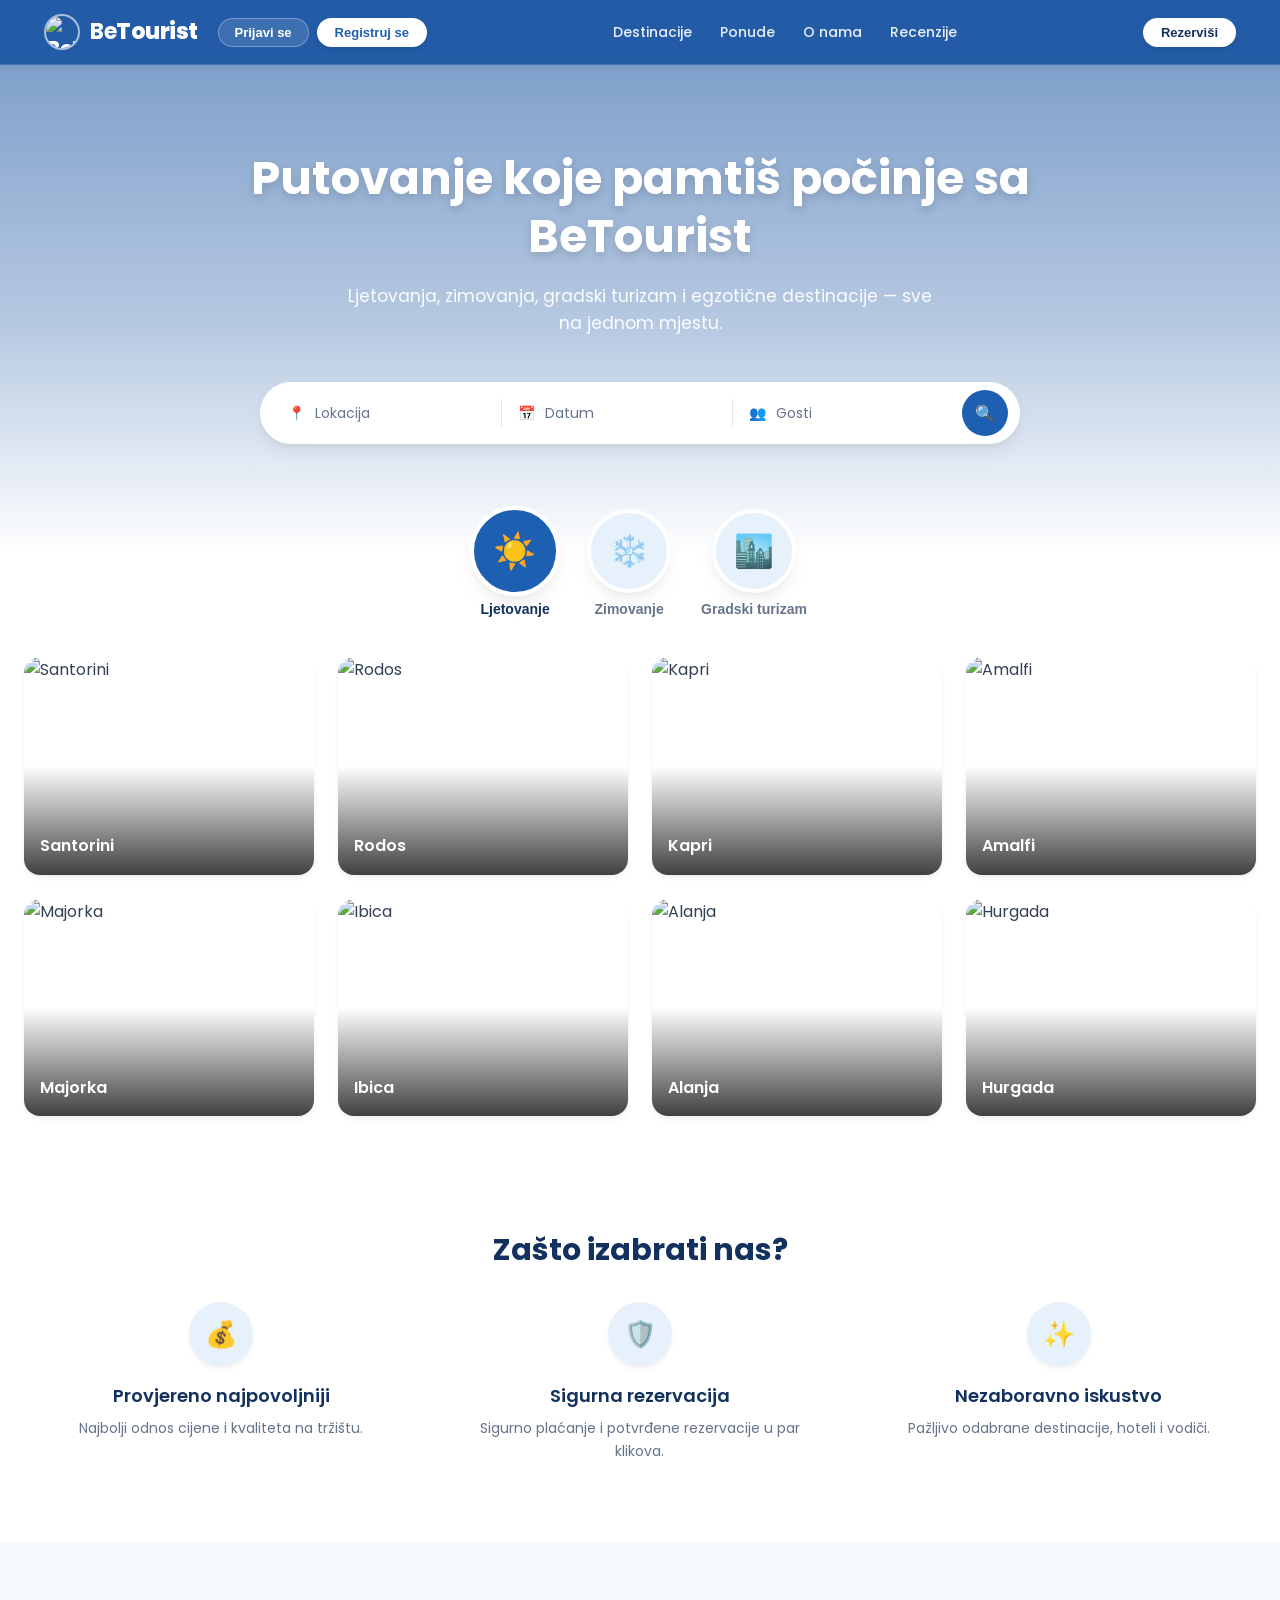
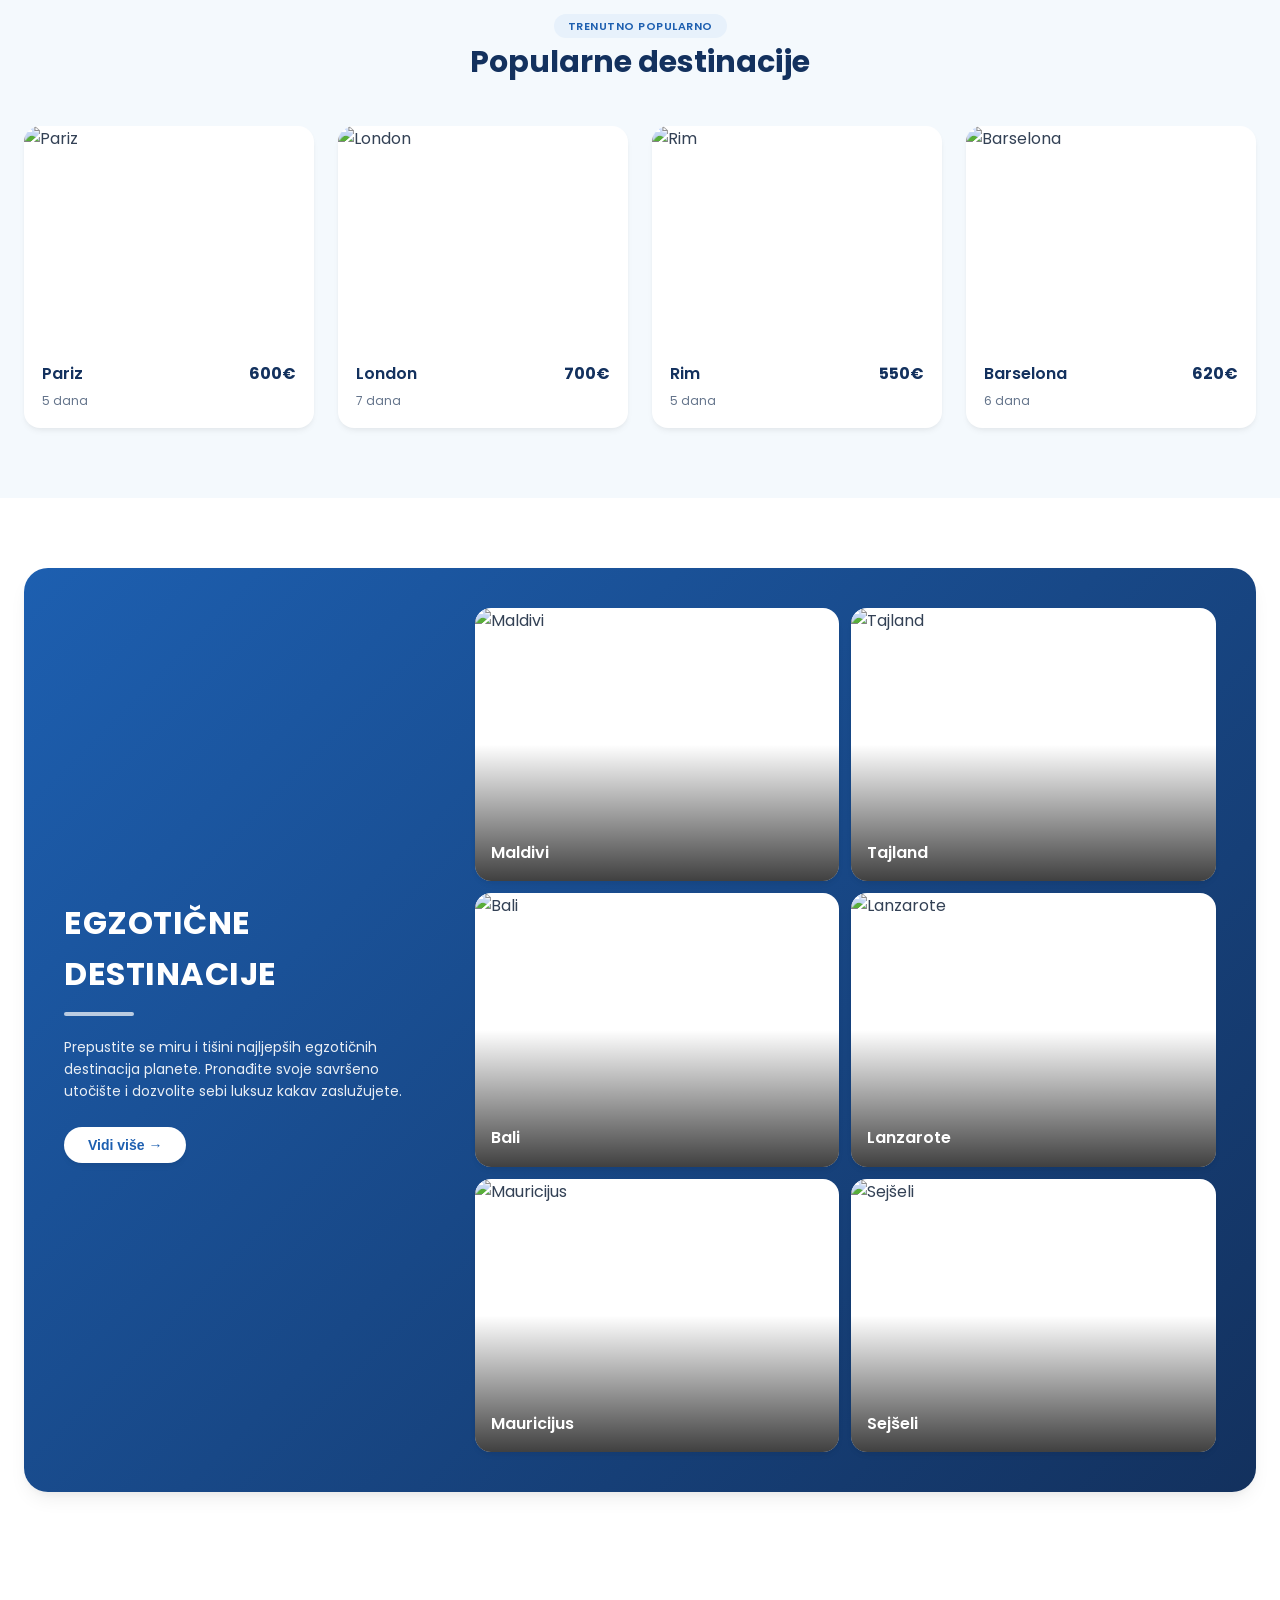
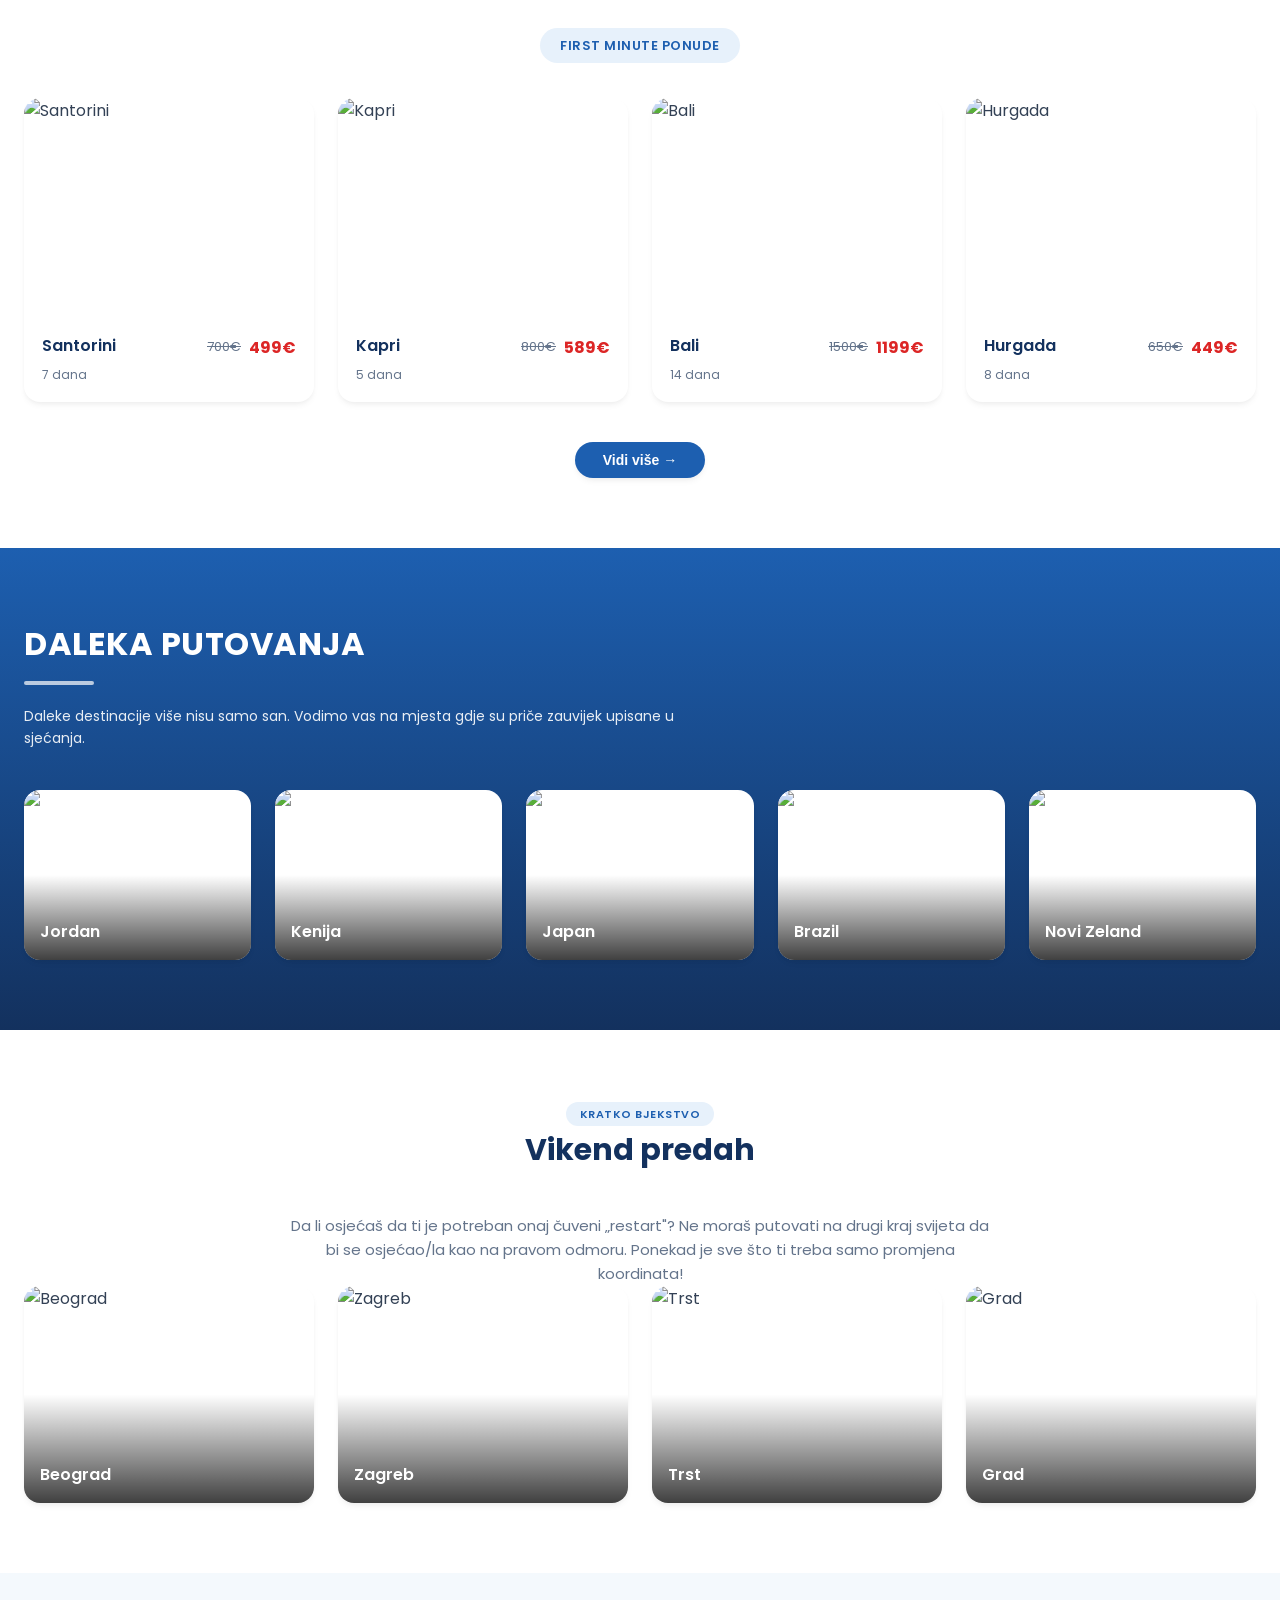
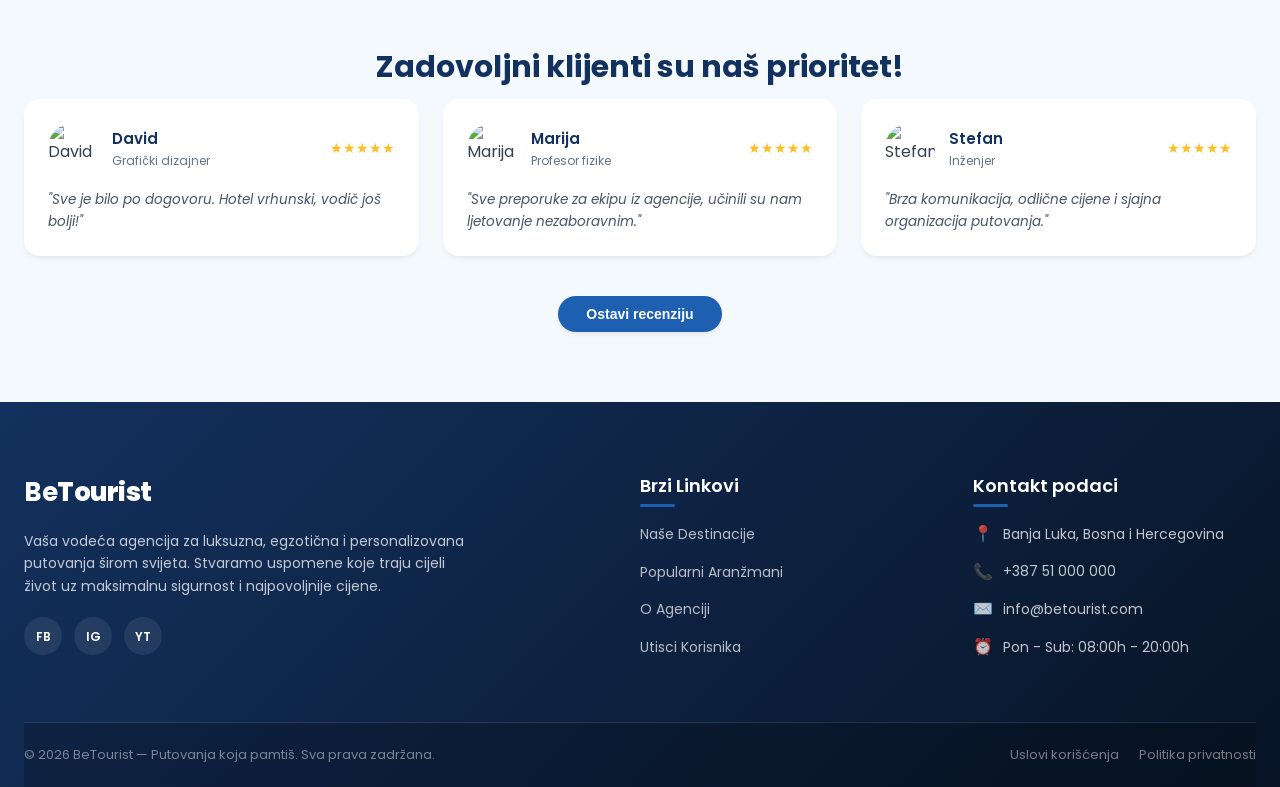
==== index.html @ e64d6f36 "Rename index (1).html to index.html" ====
<!doctype html>
<html lang="sr">
<head>
    <meta charset="utf-8" />
    <meta name="viewport" content="width=device-width, initial-scale=1" />
    <title>BeTourist — Putovanja koja pamtiš</title>
    <meta name="description" content="BeTourist — ljetovanja, zimovanja, gradski turizam i egzotične destinacije." />
    
    <!-- Eksterni fontovi i ikonice -->
    <link rel="preconnect" href="https://fonts.googleapis.com">
    <link rel="preconnect" href="https://fonts.gstatic.com" crossorigin>
    <link href="https://fonts.googleapis.com/css2?family=Poppins:wght=400;500;600;700;800&display=swap" rel="stylesheet">
    <link href="https://cdn.jsdelivr.net/npm/lucide-static@0.453.0/font/lucide.css" rel="stylesheet" />
    
    <!-- Povezivanje eksternog CSS fajla -->
    <link rel="stylesheet" href="style.css" />
</head>
<body>

    <!-- FIKSIRANI HEADER / NAVIGACIJA -->
    <header class="main-header">
        <nav class="nav-container">
            <div class="nav-brand-group">
                <a href="#" class="logo-area">
                    <div class="logo-image-wrapper">
                        <img src="slikesajt/logoo.png" alt="BeTourist Logo" />
                    </div>
                    <span class="logo-text">Be<span class="font-extrabold">Tourist</span></span>
                </a>
                <div class="auth-quick-actions">
                    <button onclick="openAuth('login')" class="btn-secondary-pill">Prijavi se</button>
                    <button onclick="openAuth('register')" class="btn-white-pill">Registruj se</button>
                </div>
            </div>
            
            <div class="nav-links-menu">
                <a href="#destinacije" class="nav-link-item">Destinacije</a>
                <a href="#ponude" class="nav-link-item">Ponude</a>
                <a href="#zasto" class="nav-link-item">O nama</a>
                <a href="#recenzije" class="nav-link-item">Recenzije</a>
            </div>
            
            <div class="nav-right-action">
                <button onclick="openAuth('login')" class="btn-white-pill shadow-btn">Rezerviši</button>
            </div>
        </nav>
    </header>

    <!-- AUTHENTICATION MODAL -->
    <div id="authModal" class="modal-overlay hidden" onclick="closeAuth()">
        <div class="modal-wrapper max-w-sm" onclick="event.stopPropagation()">
            <button onclick="closeAuth()" class="modal-close-btn">&times;</button>
            <h2 id="authTitle" class="modal-heading text-brand">Prijavi se</h2>
            <p id="authSubtitle" class="modal-subheading">Dobrodošli nazad u BeTourist</p>

            <div class="social-auth-buttons">
                <button class="btn-social-auth">
                    <svg class="icon-svg" viewBox="0 0 48 48"><path fill="#EA4335" d="M24 9.5c3.54 0 6.71 1.22 9.21 3.6 l6.85-6.85C35.9 2.38 30.47 0 24 0 14.62 0 6.51 5.38 2.56 13.22l7.98 6.19C12.43 13.72 17.74 9.5 24 9.5z"/><path fill="#4285F4" d="M46.98 24.55c0-1.57-.15-3.09-.38-4.55H24v9.02h12.94c-.58 2.96-2.26 5.48-4.78 7.18l7.73 6c4.51-4.18 7.09-10.36 7.09-17.65z"/><path fill="#FBBC05" d="M10.53 28.59c-.48-1.45-.76-2.99-.76-4.59s.27-3.14.76-4.59l-7.98-6.19C.92 16.46 0 20.12 0 24c0 3.88.92 7.54 2.56 10.78l7.97-6.19z"/><path fill="#34A853" d="M24 48c6.48 0 11.93-2.13 15.89-5.81l-7.73-6c-2.15 1.45-4.92 2.3-8.16 2.3-6.26 0-11.57-4.22-13.47-9.91l-7.98 6.19C6.51 42.62 14.62 48 24 48z"/></svg>
                    Nastavi sa Google
                </button>
                <button class="btn-social-auth">
                    <svg class="icon-svg" viewBox="0 0 24 24" fill="#1877F2"><path d="M24 12.07C24 5.4 18.63 0 12 0S0 5.4 0 12.07C0 18.1 4.39 23.1 10.13 24v-8.44H7.08v-3.49h3.05V9.41c0-3.02 1.79-4.69 4.53-4.69 1.31 0 2.68.24 2.68.24v2.97h-1.51c-1.49 0-1.96.93-1.96 1.89v2.26h3.33l-.53 3.49h-2.8V24C19.61 23.1 24 18.1 24 12.07z"/></svg>
                    Nastavi sa Facebook
                </button>
            </div>

            <div class="auth-divider">
                <span>ili</span>
            </div>

            <form class="auth-form-element" onsubmit="event.preventDefault()">
                <input type="email" placeholder="Email adresa" class="form-input-field" required />
                <input type="password" placeholder="Lozinka" class="form-input-field" required />
                <button class="btn-brand-full" id="authSubmit">Prijavi se</button>
            </form>

            <p class="auth-switch-prompt">
                <span id="authSwitchText">Nemate nalog?</span>
                <button onclick="toggleAuth()" class="btn-text-link" id="authSwitchBtn" data-mode="register">Registruj se</button>
            </p>
        </div>
    </div>

    <!-- HERO PRETRAGA SEKCIJA -->
    <section class="hero-block">
        <div class="hero-background-image"></div>
        <div class="hero-dark-overlay"></div>

        <div class="hero-content-inner">
            <h1 class="hero-main-title">Putovanje koje pamtiš počinje sa <span class="no-wrap">BeTourist</span></h1>
            <p class="hero-lead-text">Ljetovanja, zimovanja, gradski turizam i egzotične destinacije — sve na jednom mjestu.</p>

            <div class="hero-search-container">
                <div class="search-input-group">
                    <span class="search-icon-marker">📍</span>
                    <span class="search-placeholder-text">Lokacija</span>
                </div>
                <div class="search-vertical-line"></div>
                <div class="search-input-group">
                    <span class="search-icon-marker">📅</span>
                    <span class="search-placeholder-text">Datum</span>
                </div>
                <div class="search-vertical-line"></div>
                <div class="search-input-group">
                    <span class="search-icon-marker">👥</span>
                    <span class="search-placeholder-text">Gosti</span>
                </div>
                <button class="btn-search-execute">🔍</button>
            </div>
        </div>
    </section>

    <!-- DINAMIČKE KATEGORIJE -->
    <section id="destinacije" class="section-categories-wrapper">
        <div class="categories-tab-bar">
            <button onclick="setCat('ljeto')" class="cat-tab-item active" data-cat="ljeto" id="cat-btn-ljeto">
                <span class="cat-badge-avatar">☀️</span>
                <span class="cat-badge-label">Ljetovanje</span>
            </button>
            <button onclick="setCat('zima')" class="cat-tab-item" data-cat="zima" id="cat-btn-zima">
                <span class="cat-badge-avatar">❄️</span>
                <span class="cat-badge-label">Zimovanje</span>
            </button>
            <button onclick="setCat('grad')" class="cat-tab-item" data-cat="grad" id="cat-btn-grad">
                <span class="cat-badge-avatar">🏙️</span>
                <span class="cat-badge-label">Gradski turizam</span>
            </button>
        </div>

        <div class="container-standard">
            <div id="cat-grid" class="responsive-grid-layout column-4"></div>
        </div>
    </section>

    <!-- ZAŠTO IZABRATI NAS -->
    <section id="zasto" class="section-features-highlights">
        <div class="container-standard">
            <h2 class="section-main-heading">Zašto izabrati nas?</h2>
            <div class="responsive-grid-layout column-3 text-center-items">
                <div class="feature-item-card">
                    <span class="feature-large-emoji">💰</span>
                    <h3 class="feature-sub-title">Provjereno najpovoljniji</h3>
                    <p class="feature-description-text">Najbolji odnos cijene i kvaliteta na tržištu.</p>
                </div>
                <div class="feature-item-card">
                    <span class="feature-large-emoji">🛡️</span>
                    <h3 class="feature-sub-title">Sigurna rezervacija</h3>
                    <p class="feature-description-text">Sigurno plaćanje i potvrđene rezervacije u par klikova.</p>
                </div>
                <div class="feature-item-card">
                    <span class="feature-large-emoji">✨</span>
                    <h3 class="feature-sub-title">Nezaboravno iskustvo</h3>
                    <p class="feature-description-text">Pažljivo odabrane destinacije, hoteli i vodiči.</p>
                </div>
            </div>
        </div>
    </section>

    <!-- POPULARNE DESTINACIJE -->
    <section id="ponude" class="section-tinted-background">
        <div class="container-standard">
            <div class="centered-badge-header">
                <span class="badge-accent-pill">Trenutno popularno</span>
                <h2 class="section-main-heading">Popularne destinacije</h2>
            </div>
            <div id="popular-grid" class="responsive-grid-layout column-4"></div>
        </div>
    </section>

    <!-- EGZOTIČNE DESTINACIJE (Lanzarote integracija) -->
    <section class="section-standard-padding">
        <div class="container-standard exotic-banner-card">
            <div class="exotic-banner-grid">
                <div class="exotic-text-panel">
                    <h2 class="exotic-hero-heading">Egzotične destinacije</h2>
                    <div class="accent-white-line"></div>
                    <p class="exotic-lead-paragraph">Prepustite se miru i tišini najljepših egzotičnih destinacija planete. Pronađite svoje savršeno utočište i dozvolite sebi luksuz kakav zaslužujete.</p>
                    <button class="btn-white-action">Vidi više &rarr;</button>
                </div>
                <div id="exotic-grid" class="responsive-grid-layout column-3 gap-compact"></div>
            </div>
        </div>
    </section>

    <!-- FIRST MINUTE PONUDE -->
    <section class="section-standard-padding">
        <div class="container-standard">
            <div class="centered-badge-header">
                <span class="badge-accent-pill large-pill">First Minute Ponude</span>
            </div>
            <div id="firstminute-grid" class="responsive-grid-layout column-4"></div>
            <div class="centered-action-row">
                <button class="btn-brand-action">Vidi više &rarr;</button>
            </div>
        </div>
    </section>

    <!-- DALEKA PUTOVANJA -->
    <section class="section-dark-gradient">
        <div class="container-standard">
            <h2 class="exotic-hero-heading">Daleka putovanja</h2>
            <div class="accent-white-line"></div>
            <p class="exotic-lead-paragraph max-w-md">Daleke destinacije više nisu samo san. Vodimo vas na mjesta gdje su priče zauvijek upisane u sjećanja.</p>
            <div id="faraway-grid" class="responsive-grid-layout column-5 mt-spaced"></div>
        </div>
    </section>

    <!-- VIKEND PREDAH -->
    <section class="section-standard-padding">
        <div class="container-standard">
            <div class="centered-badge-header">
                <span class="badge-accent-pill">Kratko bjekstvo</span>
                <h2 class="section-main-heading">Vikend predah</h2>
            </div>
            <p class="section-lead-summary">Da li osjećaš da ti je potreban onaj čuveni „restart"? Ne moraš putovati na drugi kraj svijeta da bi se osjećao/la kao na pravom odmoru. Ponekad je sve što ti treba samo promjena koordinata!</p>
            <div id="weekend-grid" class="responsive-grid-layout column-4"></div>
        </div>
    </section>

    <!-- RECENZIJE KLIJENATA -->
    <section id="recenzije" class="section-tinted-background">
        <div class="container-standard">
            <h2 class="section-main-heading">Zadovoljni klijenti su naš prioritet!</h2>
            <div id="reviews-grid" class="responsive-grid-layout column-3"></div>
            <div class="centered-action-row">
                <button class="btn-brand-action">Ostavi recenziju</button>
            </div>
        </div>
    </section>

    <!-- POBOLJŠANI, MODERNIZOVANI I DETALJNI FOOTER -->
    <footer class="enhanced-main-footer">
        <div class="container-standard footer-top-grid">
            <div class="footer-column-info">
                <div class="footer-logo-brand">Be<span class="font-extrabold">Tourist</span></div>
                <p class="footer-company-desc">
                    Vaša vodeća agencija za luksuzna, egzotična i personalizovana putovanja širom svijeta. Stvaramo uspomene koje traju cijeli život uz maksimalnu sigurnost i najpovoljnije cijene.
                </p>
                <div class="footer-social-wrapper">
                    <a href="#" class="footer-social-link-btn" title="Pratite nas na Facebook-u">FB</a>
                    <a href="#" class="footer-social-link-btn" title="Pratite nas na Instagram-u">IG</a>
                    <a href="#" class="footer-social-link-btn" title="Pratite nas na YouTube-u">YT</a>
                </div>
            </div>
            
            <div class="footer-column-links">
                <h4 class="footer-section-heading">Brzi Linkovi</h4>
                <ul class="footer-links-list">
                    <li><a href="#destinacije">Naše Destinacije</a></li>
                    <li><a href="#ponude">Popularni Aranžmani</a></li>
                    <li><a href="#zasto">O Agenciji</a></li>
                    <li><a href="#recenzije">Utisci Korisnika</a></li>
                </ul>
            </div>
            
            <div class="footer-column-contact">
                <h4 class="footer-section-heading">Kontakt podaci</h4>
                <ul class="footer-contact-details-list">
                    <li><span class="contact-inline-icon">📍</span> Banja Luka, Bosna i Hercegovina</li>
                    <li><span class="contact-inline-icon">📞</span> +387 51 000 000</li>
                    <li><span class="contact-inline-icon">✉️</span> info@betourist.com</li>
                    <li><span class="contact-inline-icon">⏰</span> Pon - Sub: 08:00h - 20:00h</li>
                </ul>
            </div>
        </div>
        
        <div class="footer-bottom-bar-wrapper">
            <div class="container-standard footer-bottom-inner-flex">
                <p class="footer-copyright-text">&copy; 2026 BeTourist — Putovanja koja pamtiš. Sva prava zadržana.</p>
                <div class="footer-legal-links">
                    <a href="#">Uslovi korišćenja</a>
                    <a href="#">Politika privatnosti</a>
                </div>
            </div>
        </div>
    </footer>

    <!-- DETALJI DESTINACIJE MODAL (LANZAROTE) -->
    <div id="destModal" class="modal-overlay scrollable hidden" onclick="closeDest()">
        <div id="destContent" class="modal-wrapper large-wrapper" onclick="event.stopPropagation()"></div>
    </div>

    <!-- REZERVACIJA I PLAĆANJE MODAL -->
    <div id="payModal" class="modal-overlay scrollable hidden" onclick="closePay()">
        <div class="modal-wrapper segment-payment" onclick="event.stopPropagation()">
            <div class="payment-modal-header">
                <h2 class="payment-main-title">Rezervacija Aranžmana</h2>
                <button onclick="closePay()" class="modal-close-btn relative-close">&times;</button>
            </div>

            <div id="payForm">
                <div class="payment-summary-highlight-card">
                    <div>
                        <p id="payTitle" class="summary-package-title">—</p>
                        <p class="summary-package-sub">Odabrana destinacija</p>
                    </div>
                    <div id="payPrice" class="summary-package-price">—</div>
                </div>

                <p class="payment-section-label">Odaberi način plaćanja</p>
                <div class="payment-methods-grid-row">
                    <button onclick="selectMethod(this)" class="pay-method-btn paypal-style">PayPal</button>
                    <button onclick="selectMethod(this)" class="pay-method-btn visa-style">VISA</button>
                    <button onclick="selectMethod(this)" class="pay-method-btn mastercard-style">
                        <span class="mastercard-circle-red"></span><span class="mastercard-circle-orange"></span>
                    </button>
                </div>

                <p class="payment-section-label">Podaci o kartici</p>
                <div class="virtual-credit-card-preview">
                    <div class="credit-card-top-row">
                        <span class="bank-name-preview">🏛️ BeTourist BANK</span>
                        <span class="card-type-preview">CREDIT</span>
                    </div>
                    <p class="credit-card-number-mock">0000  2363  8364  8269</p>
                    <div class="credit-card-bottom-row">
                        <div>
                            <p class="card-label-mini">VALID THRU</p>
                            <p class="card-value-mini">05/28</p>
                        </div>
                        <p class="card-holder-name-mock">Ime Prezime</p>
                    </div>
                </div>

                <form class="actual-billing-form" onsubmit="event.preventDefault(); confirmPay();">
                    <input type="text" placeholder="Broj kartice" class="form-input-field" required />
                    <div class="form-inline-split-row">
                        <input type="text" placeholder="MM/GG" class="form-input-field" required />
                        <input type="password" placeholder="CVV" class="form-input-field" required />
                    </div>
                    <input type="text" placeholder="Ime i prezime na kartici" class="form-input-field" required />

                    <div class="payment-final-checkout-row">
                        <span class="checkout-total-label">Ukupno za uplatu</span>
                        <span id="payTotal" class="checkout-total-price">—</span>
                    </div>
                    <button class="btn-brand-full large-btn">Izvrši Sigurno Plaćanje</button>
                </form>
            </div>

        </div>
    </div>

    <!-- MODAL USPJEŠNE REZERVACIJE -->
    <div id="successModal" class="modal-overlay hidden" onclick="closeSuccess()">
        <div class="modal-wrapper max-w-sm success-modal-wrapper" onclick="event.stopPropagation()">
            <div class="payment-success-feedback-box">
                <div class="success-checkmark-circle">✓</div>
                <h3 class="success-feedback-title">Rezervacija uspješna!</h3>
                <p class="success-feedback-text">Hvala što ste izabrali BeTourist. Detalji aranžmana i potvrda uplate su poslati na vaš email.</p>
                <button onclick="closeSuccess()" class="btn-brand-action padded-btn">Zatvori prozor</button>
            </div>
        </div>
    </div>

    <!-- Povezivanje eksternog JavaScript fajla -->
    <script src="script.js"></script>
</body>
</html>
---- style.css ----
/* ==========================================================================
   ČIST CSS STILIZACIJA - BeTourist Web Agencija
   ========================================================================== */

:root {
    --brand: #1d5fb0;
    --brand-deep: #13315e;
    --brand-soft: #e7f1fb;
    --white: #ffffff;
    --dark-slate: #0b1a33;
    --text-main: #334155;
    --text-muted: #64748b;
    --border-color: #e2e8f0;
    
    /* Senke i zaobljenja */
    --shadow-soft: 0 4px 6px -1px rgba(0,0,0,0.05), 0 2px 4px -1px rgba(0,0,0,0.03);
    --shadow-card: 0 10px 20px -5px rgba(0,0,0,0.08), 0 4px 6px -2px rgba(0,0,0,0.04);
    --shadow-premium: 0 20px 25px -5px rgba(0,0,0,0.15);
    --radius-standard: 16px;
    --radius-large: 24px;
    --radius-full: 50px;
    
    --transition-smooth: all 0.3s cubic-bezier(0.4, 0, 0.2, 1);
}

/* Reset bazičnih elemenata */
*, *::before, *::after {
    box-sizing: border-box;
    margin: 0;
    padding: 0;
}

html {
    scroll-behavior: smooth;
}

body {
    font-family: 'Poppins', sans-serif;
    color: var(--text-main);
    background-color: var(--white);
    line-height: 1.6;
    min-height: 100vh;
}

/* --- FIKSIRANI HEADER I NAVIGACIJA --- */
.main-header {
    position: fixed;
    top: 0;
    left: 0;
    width: 100%;
    z-index: 1000;
    background: rgba(20, 80, 160, 0.85);
    backdrop-filter: blur(12px);
    -webkit-backdrop-filter: blur(12px);
    border-bottom: 1px solid rgba(255, 255, 255, 0.15);
    box-shadow: var(--shadow-soft);
    transition: var(--transition-smooth);
}

.nav-container {
    max-width: 1240px;
    margin: 0 auto;
    padding: 14px 24px;
    display: flex;
    align-items: center;
    justify-content: space-between;
}

.nav-brand-group {
    display: flex;
    align-items: center;
    gap: 20px;
}

.logo-area {
    display: flex;
    align-items: center;
    gap: 10px;
    color: var(--white);
    font-size: 22px;
    font-weight: 700;
    text-decoration: none;
    letter-spacing: -0.5px;
}

.logo-image-wrapper {
    height: 36px;
    width: 36px;
    border-radius: 50%;
    border: 2px solid rgba(255, 255, 255, 0.6);
    overflow: hidden;
    display: flex;
    align-items: center;
    justify-content: center;
}

.logo-image-wrapper img {
    width: 100%;
    height: 100%;
    object-fit: cover;
}

.font-extrabold {
    font-weight: 800;
}

/* Brza Auth dugmad unutar navigacije */
.auth-quick-actions {
    display: flex;
    align-items: center;
    gap: 8px;
}

.btn-secondary-pill {
    background: rgba(255, 255, 255, 0.12);
    color: var(--white);
    border: 1px solid rgba(255, 255, 255, 0.3);
    padding: 6px 16px;
    border-radius: var(--radius-full);
    font-size: 13px;
    font-weight: 600;
    cursor: pointer;
    transition: var(--transition-smooth);
}

.btn-secondary-pill:hover {
    background: rgba(255, 255, 255, 0.22);
}

.btn-white-pill {
    background: var(--white);
    color: var(--brand);
    border: none;
    padding: 7px 18px;
    border-radius: var(--radius-full);
    font-size: 13px;
    font-weight: 600;
    cursor: pointer;
    box-shadow: var(--shadow-soft);
    transition: var(--transition-smooth);
}

.btn-white-pill:hover {
    transform: translateY(-2px);
    box-shadow: var(--shadow-card);
}

.shadow-btn {
    color: var(--brand-deep);
}

/* Navigacioni Meni Linkovi */
.nav-links-menu {
    display: flex;
    align-items: center;
    gap: 28px;
}

.nav-link-item {
    color: rgba(255, 255, 255, 0.9);
    text-decoration: none;
    font-size: 14px;
    font-weight: 500;
    transition: var(--transition-smooth);
}

.nav-link-item:hover {
    color: var(--white);
    opacity: 0.8;
}

/* --- HERO SEKCIJA SA PRETRAGOM --- */
.hero-block {
    position: relative;
    overflow: hidden;
    padding-top: 150px; /* Kompenzacija visine za fiksirani header */
    padding-bottom: 110px;
    text-align: center;
}

.hero-background-image {
    position: absolute;
    inset: 0;
    background-image: url('https://images.unsplash.com/photo-1514282401047-d79a71a590e8?auto=format&fit=crop&w=2000&q=80');
    background-size: cover;
    background-position: center;
    z-index: -2;
}

.hero-dark-overlay {
    position: absolute;
    inset: 0;
    background: linear-gradient(180deg, rgba(20, 80, 160, 0.6), rgba(20, 80, 160, 0.3) 60%, rgba(255, 255, 255, 0.96));
    z-index: -1;
}

.hero-content-inner {
    max-width: 1240px;
    margin: 0 auto;
    padding: 0 24px;
}

.hero-main-title {
    max-width: 800px;
    margin: 0 auto;
    font-size: 46px;
    font-weight: 700;
    color: var(--white);
    line-height: 1.25;
    text-shadow: 0 4px 10px rgba(0,0,0,0.15);
}

.no-wrap {
    white-space: nowrap;
}

.hero-lead-text {
    max-width: 600px;
    margin: 18px auto 0;
    font-size: 17px;
    color: rgba(255, 255, 255, 0.95);
}

/* Traka za pretragu */
.hero-search-container {
    max-width: 760px;
    margin: 45px auto 0;
    background: var(--white);
    padding: 8px 12px;
    border-radius: var(--radius-full);
    display: flex;
    align-items: center;
    box-shadow: var(--shadow-card);
}

.search-input-group {
    flex: 1;
    display: flex;
    align-items: center;
    gap: 10px;
    padding: 10px 16px;
    color: var(--text-muted);
    font-size: 14px;
    cursor: pointer;
}

.search-vertical-line {
    height: 28px;
    width: 1px;
    background: var(--border-color);
}

.btn-search-execute {
    height: 46px;
    width: 46px;
    border-radius: 50%;
    background: var(--brand);
    color: var(--white);
    border: none;
    cursor: pointer;
    font-size: 16px;
    display: flex;
    align-items: center;
    justify-content: center;
    transition: var(--transition-smooth);
}

.btn-search-execute:hover {
    transform: scale(1.06);
    background: var(--brand-deep);
}

/* --- KATEGORIJE (TABS) --- */
.section-categories-wrapper {
    position: relative;
    z-index: 20;
    margin-top: -45px;
    padding: 0 24px 50px;
}

.categories-tab-bar {
    max-width: 700px;
    margin: 0 auto 40px;
    display: flex;
    justify-content: center;
    gap: 30px;
}

.cat-tab-item {
    background: none;
    border: none;
    cursor: pointer;
    display: flex;
    flex-direction: column;
    align-items: center;
    gap: 8px;
}

.cat-badge-avatar {
    height: 84px;
    width: 84px;
    border-radius: 50%;
    border: 4px solid var(--white);
    background: var(--brand-soft);
    display: flex;
    align-items: center;
    justify-content: center;
    font-size: 32px;
    box-shadow: var(--shadow-card);
    transition: var(--transition-smooth);
}

.cat-badge-label {
    font-size: 14px;
    font-weight: 600;
    color: var(--text-muted);
    transition: var(--transition-smooth);
}

/* Aktivna kategorija */
.cat-tab-item.active .cat-badge-avatar {
    background: var(--brand);
    color: var(--white);
    transform: scale(1.08);
}

.cat-tab-item.active .cat-badge-label {
    color: var(--brand-deep);
}

/* --- STRUKTURA LAYOUT-A I GRIDOVA --- */
.container-standard {
    max-width: 1240px;
    margin: 0 auto;
}

.responsive-grid-layout {
    display: grid;
    gap: 24px;
}

.column-4 {
    grid-template-columns: repeat(auto-fill, minmax(260px, 1fr));
}

.column-3 {
    grid-template-columns: repeat(auto-fill, minmax(320px, 1fr));
}

.column-5 {
    grid-template-columns: repeat(auto-fill, minmax(200px, 1fr));
}

.gap-compact {
    gap: 12px;
}

.section-main-heading {
    text-align: center;
    font-size: 30px;
    color: var(--brand-deep);
    font-weight: 700;
    margin-bottom: 8px;
}

/* --- KARTICE (CARD ARCHITECTURE) --- */
.card {
    background: var(--white);
    border-radius: var(--radius-standard);
    overflow: hidden;
    box-shadow: var(--shadow-soft);
    transition: var(--transition-smooth);
    position: relative;
}

.card:hover {
    transform: translateY(-6px);
    box-shadow: var(--shadow-card);
}

.clickable-card {
    cursor: pointer;
}

.card-img-wrapper {
    aspect-ratio: 4/3;
    overflow: hidden;
    position: relative;
}

.card-img {
    width: 100%;
    height: 100%;
    object-fit: cover;
    transition: var(--transition-smooth);
}

.card:hover .card-img {
    transform: scale(1.05);
}

/* Naslov preko slike */
.card-gradient-overlay {
    position: absolute;
    inset: 0;
    background: linear-gradient(to top, rgba(0, 0, 0, 0.75) 0%, rgba(0, 0, 0, 0) 50%);
    display: flex;
    align-items: flex-end;
    padding: 16px;
}

.card-overlay-heading {
    color: var(--white);
    font-size: 16px;
    font-weight: 600;
}

/* Tijelo kartice sa cijenama */
.card-content-body {
    padding: 18px;
}

.card-flex-header {
    display: flex;
    justify-content: space-between;
    align-items: baseline;
    gap: 10px;
}

.card-pack-title {
    font-size: 16px;
    font-weight: 600;
    color: var(--brand-deep);
}

.price-flex-block {
    display: flex;
    align-items: center;
    gap: 8px;
}

.old-price-slashed {
    font-size: 13px;
    color: var(--text-muted);
    text-decoration: line-through;
}

.current-price-bold {
    font-size: 16px;
    font-weight: 700;
    color: var(--brand-deep);
}

.current-price-bold.sale {
    color: #dc2626;
}

.card-duration-text {
    font-size: 12px;
    color: var(--text-muted);
    margin-top: 4px;
}

/* --- SEKCIJSKI VARIJANTI --- */
.section-features-highlights {
    padding: 60px 24px;
}

.text-center-items .feature-item-card {
    display: flex;
    flex-direction: column;
    align-items: center;
    text-align: center;
    padding: 20px;
}

.feature-large-emoji {
    height: 64px;
    width: 64px;
    border-radius: 50%;
    background: var(--brand-soft);
    display: flex;
    align-items: center;
    justify-content: center;
    font-size: 26px;
    box-shadow: var(--shadow-soft);
    margin-bottom: 16px;
}

.feature-sub-title {
    font-size: 18px;
    color: var(--brand-deep);
    font-weight: 600;
}

.feature-description-text {
    font-size: 14px;
    color: var(--text-muted);
    margin-top: 6px;
}

.section-tinted-background {
    background: rgba(231, 241, 251, 0.45);
    padding: 70px 24px;
}

.centered-badge-header {
    text-align: center;
    margin-bottom: 40px;
}

.badge-accent-pill {
    background: var(--brand-soft);
    color: var(--brand);
    padding: 4px 14px;
    border-radius: var(--radius-full);
    font-size: 11px;
    font-weight: 600;
    text-transform: uppercase;
    letter-spacing: 0.5px;
}

.badge-accent-pill.large-pill {
    font-size: 13px;
    padding: 8px 20px;
}

/* Egzotični baner sekcija */
.section-standard-padding {
    padding: 70px 24px;
}

.exotic-banner-card {
    background: linear-gradient(135deg, #1d5fb0 0%, #13315e 100%);
    border-radius: var(--radius-large);
    overflow: hidden;
    padding: 40px;
    box-shadow: var(--shadow-card);
}

.exotic-banner-grid {
    display: grid;
    grid-template-columns: 1fr 2fr;
    gap: 40px;
    align-items: center;
}

@media (max-width: 992px) {
    .exotic-banner-grid { grid-template-columns: 1fr; }
}

.exotic-text-panel {
    color: var(--white);
}

.exotic-hero-heading {
    font-size: 32px;
    font-weight: 700;
    text-transform: uppercase;
    letter-spacing: 0.5px;
}

.accent-white-line {
    height: 4px;
    width: 70px;
    background: rgba(255,255,255,0.7);
    border-radius: var(--radius-full);
    margin: 12px 0 20px;
}

.exotic-lead-paragraph {
    font-size: 14px;
    color: rgba(255,255,255,0.9);
    line-height: 1.6;
}

.btn-white-action {
    background: var(--white);
    color: var(--brand);
    border: none;
    padding: 10px 24px;
    border-radius: var(--radius-full);
    font-size: 14px;
    font-weight: 600;
    margin-top: 24px;
    cursor: pointer;
    box-shadow: var(--shadow-soft);
    transition: var(--transition-smooth);
}

.btn-white-action:hover {
    transform: scale(1.04);
}

.centered-action-row {
    display: flex;
    justify-content: center;
    margin-top: 40px;
}

.btn-brand-action {
    background: var(--brand);
    color: var(--white);
    border: none;
    padding: 10px 28px;
    border-radius: var(--radius-full);
    font-size: 14px;
    font-weight: 600;
    cursor: pointer;
    box-shadow: var(--shadow-soft);
    transition: var(--transition-smooth);
}

.btn-brand-action:hover {
    transform: translateY(-2px);
    background: var(--brand-deep);
}

/* Sekcija tamnog horizonta */
.section-dark-gradient {
    background: linear-gradient(180deg, #1d5fb0, #13315e);
    padding: 70px 24px;
    color: var(--white);
}

.max-w-md {
    max-width: 650px;
}

.mt-spaced {
    margin-top: 40px;
}

.section-lead-summary {
    max-width: 700px;
    margin: 12px auto 0;
    text-align: center;
    color: var(--text-muted);
    font-size: 15px;
}

/* Recenzije kartice */
.review-item-card {
    background: var(--white);
    border-radius: var(--radius-standard);
    padding: 24px;
    box-shadow: var(--shadow-soft);
}

.review-author-row {
    display: flex;
    align-items: center;
    gap: 14px;
}

.review-avatar-img {
    height: 50px;
    width: 50px;
    border-radius: 50%;
    object-fit: cover;
}

.review-meta h4 {
    font-size: 15px;
    color: var(--brand-deep);
    font-weight: 600;
}

.review-meta p {
    font-size: 12px;
    color: var(--text-muted);
}

.review-stars-accent {
    margin-left: auto;
    color: #fbbf24;
    font-size: 14px;
}

.review-quote-text {
    margin-top: 16px;
    font-size: 13.5px;
    color: #475569;
    font-style: italic;
}

/* --- MODERAN, POBOLJŠANI I SVEOBUHVATNI FOOTER --- */
.enhanced-main-footer {
    background: linear-gradient(135deg, #13315e 0%, #081426 100%);
    color: var(--white);
    padding: 70px 24px 0;
}

.footer-top-grid {
    display: grid;
    grid-template-columns: 2fr 1fr 1fr;
    gap: 50px;
    padding-bottom: 50px;
    border-bottom: 1px solid rgba(255, 255, 255, 0.1);
}

@media (max-width: 768px) {
    .footer-top-grid { grid-template-columns: 1fr; gap: 35px; }
}

.footer-logo-brand {
    font-size: 26px;
    font-weight: 700;
    letter-spacing: -0.5px;
    margin-bottom: 16px;
}

.footer-company-desc {
    font-size: 14px;
    color: rgba(255, 255, 255, 0.75);
    line-height: 1.6;
    max-width: 440px;
}

.footer-social-wrapper {
    display: flex;
    gap: 12px;
    margin-top: 20px;
}

.footer-social-link-btn {
    height: 38px;
    width: 38px;
    border-radius: 50%;
    background: rgba(255, 255, 255, 0.08);
    color: var(--white);
    display: flex;
    align-items: center;
    justify-content: center;
    text-decoration: none;
    font-size: 12px;
    font-weight: 600;
    transition: var(--transition-smooth);
}

.footer-social-link-btn:hover {
    background: var(--brand);
    transform: translateY(-3px);
}

.footer-section-heading {
    font-size: 18px;
    font-weight: 600;
    margin-bottom: 20px;
    position: relative;
}

.footer-section-heading::after {
    content: '';
    position: absolute;
    bottom: -6px;
    left: 0;
    width: 35px;
    height: 3px;
    background: var(--brand);
    border-radius: var(--radius-full);
}

.footer-links-list {
    list-style: none;
}

.footer-links-list li {
    margin-bottom: 12px;
}

.footer-links-list a {
    color: rgba(255, 255, 255, 0.7);
    text-decoration: none;
    font-size: 14px;
    transition: var(--transition-smooth);
}

.footer-links-list a:hover {
    color: var(--white);
    padding-left: 6px;
}

.footer-contact-details-list {
    list-style: none;
}

.footer-contact-details-list li {
    font-size: 14px;
    color: rgba(255, 255, 255, 0.75);
    margin-bottom: 12px;
    display: flex;
    align-items: center;
    gap: 10px;
}

.contact-inline-icon {
    font-size: 16px;
}

.footer-bottom-bar-wrapper {
    padding: 22px 0;
    background: rgba(0, 0, 0, 0.2);
}

.footer-bottom-inner-flex {
    display: flex;
    justify-content: space-between;
    align-items: center;
    flex-wrap: wrap;
    gap: 15px;
    font-size: 13px;
    color: rgba(255, 255, 255, 0.45);
}

.footer-legal-links {
    display: flex;
    gap: 20px;
}

.footer-legal-links a {
    color: rgba(255, 255, 255, 0.45);
    text-decoration: none;
    transition: var(--transition-smooth);
}

.footer-legal-links a:hover {
    color: var(--white);
}

/* --- MODAL ARHITEKTURA --- */
.modal-overlay {
    position: fixed;
    inset: 0;
    background: rgba(0, 0, 0, 0.65);
    backdrop-filter: blur(5px);
    -webkit-backdrop-filter: blur(5px);
    z-index: 2000;
    display: flex;
    align-items: center;
    justify-content: center;
    padding: 20px;
    transition: var(--transition-smooth);
}

.modal-overlay.hidden {
    display: none !important;
}

.modal-overlay.scrollable {
    align-items: flex-start;
    overflow-y: auto;
}

.modal-wrapper {
    background: var(--white);
    border-radius: var(--radius-large);
    width: 100%;
    position: relative;
    box-shadow: var(--shadow-premium);
    overflow: hidden;
}

.max-w-sm {
    max-width: 440px;
    padding: 35px;
}

.large-wrapper {
    max-w-3xl: 768px;
    max-width: 768px;
    margin: 40px auto;
}

.modal-close-btn {
    position: absolute;
    top: 15px;
    right: 15px;
    font-size: 28px;
    background: none;
    border: none;
    cursor: pointer;
    color: var(--text-muted);
    height: 36px;
    width: 36px;
    display: flex;
    align-items: center;
    justify-content: center;
    border-radius: 50%;
    transition: var(--transition-smooth);
}

.modal-close-btn:hover {
    background: #f1f5f9;
    color: var(--brand-deep);
}

.modal-heading {
    font-size: 24px;
    font-weight: 700;
    text-align: center;
}

.modal-subheading {
    font-size: 13.5px;
    color: var(--text-muted);
    text-align: center;
    margin-top: 4px;
}

/* Socijalni login */
.social-auth-buttons {
    display: flex;
    flex-direction: column;
    gap: 10px;
    margin-top: 24px;
}

.btn-social-auth {
    width: 100%;
    display: flex;
    align-items: center;
    justify-content: center;
    gap: 12px;
    padding: 10px;
    border: 1px solid var(--border-color);
    background: var(--white);
    border-radius: var(--radius-full);
    font-size: 14px;
    font-weight: 600;
    color: #475569;
    cursor: pointer;
    transition: var(--transition-smooth);
}

.btn-social-auth:hover {
    background: #f8fafc;
}

.icon-svg {
    height: 18px;
    width: 18px;
}

.auth-divider {
    display: flex;
    align-items: center;
    gap: 12px;
    font-size: 12px;
    color: #cbd5e1;
    margin: 20px 0;
}

.auth-divider::before, .auth-divider::after {
    content: '';
    flex: 1;
    height: 1px;
    background: #e2e8f0;
}

.auth-form-element {
    display: flex;
    flex-direction: column;
    gap: 12px;
}

.form-input-field {
    width: 100%;
    padding: 11px 16px;
    border: 1px solid var(--border-color);
    border-radius: var(--radius-standard);
    font-family: inherit;
    font-size: 14px;
    outline: none;
    transition: var(--transition-smooth);
}

.form-input-field:focus {
    border-color: var(--brand);
    box-shadow: 0 0 0 3px rgba(29, 95, 176, 0.12);
}

.btn-brand-full {
    width: 100%;
    padding: 12px;
    background: var(--brand);
    color: var(--white);
    border: none;
    border-radius: var(--radius-full);
    font-size: 14px;
    font-weight: 600;
    cursor: pointer;
    transition: var(--transition-smooth);
}

.btn-brand-full:hover {
    background: var(--brand-deep);
}

.auth-switch-prompt {
    text-align: center;
    font-size: 13px;
    color: var(--text-muted);
    margin-top: 16px;
}

.btn-text-link {
    background: none;
    border: none;
    color: var(--brand);
    font-weight: 600;
    cursor: pointer;
    font-family: inherit;
}

.btn-text-link:hover {
    text-decoration: underline;
}

/* Stilizacija Lanzarote Proizvoda Unutar Modala */
.modal-hero-banner-img {
    height: 300px;
    width: 100%;
    object-fit: cover;
}

.modal-content-padding {
    padding: 30px;
}

.modal-flex-row {
    display: flex;
    justify-content: space-between;
    align-items: flex-start;
    flex-wrap: wrap;
    gap: 15px;
}

.modal-large-heading {
    font-size: 26px;
    font-weight: 700;
    color: var(--brand-deep);
}

.modal-accent-price {
    font-size: 24px;
    font-weight: 700;
    color: var(--brand);
}

.modal-features-pill-grid {
    display: grid;
    grid-template-columns: repeat(4, 1fr);
    gap: 12px;
    margin-top: 24px;
}

@media (max-width: 576px) {
    .modal-features-pill-grid { grid-template-columns: repeat(2, 1fr); }
}

.feature-pill-box {
    background: var(--brand-soft);
    border-radius: var(--radius-standard);
    padding: 12px;
    text-align: center;
}

.pill-emoji {
    font-size: 20px;
    margin-bottom: 2px;
}

.pill-label-mini {
    font-size: 11px;
    color: var(--text-muted);
}

.pill-value-bold {
    font-size: 13px;
    font-weight: 600;
    color: var(--brand-deep);
}

.modal-sub-section-title {
    font-size: 18px;
    font-weight: 700;
    color: var(--brand-deep);
    margin-top: 30px;
}

.modal-rich-description {
    font-size: 14px;
    color: #475569;
    margin-top: 8px;
    line-height: 1.6;
}

.modal-itinerary-list {
    margin-top: 15px;
    list-style: none;
    display: flex;
    flex-direction: column;
    gap: 12px;
}

.itinerary-row {
    display: flex;
    gap: 14px;
}

.itinerary-day-badge {
    background: var(--brand);
    color: var(--white);
    font-size: 11px;
    font-weight: 600;
    padding: 4px 10px;
    border-radius: var(--radius-full);
    height: 24px;
    display: flex;
    align-items: center;
    white-space: nowrap;
}

.itinerary-text-desc {
    font-size: 13.5px;
    color: #475569;
}

.modal-footer-checkout-bar {
    margin-top: 35px;
    border-top: 1px solid var(--border-color);
    padding-top: 20px;
    display: flex;
    justify-content: space-between;
    align-items: center;
}

/* Plaćanje Sekcija */
.segment-payment {
    max-width: 460px;
    padding: 26px;
}

.payment-modal-header {
    display: flex;
    justify-content: space-between;
    align-items: center;
    border-bottom: 1px solid var(--border-color);
    padding-bottom: 14px;
}

.payment-main-title {
    font-size: 18px;
    font-weight: 700;
    color: var(--brand-deep);
}

.relative-close {
    position: static;
}

.payment-summary-highlight-card {
    background: var(--white);
    border: 2px solid var(--brand);
    border-radius: var(--radius-standard);
    padding: 14px;
    display: flex;
    justify-content: space-between;
    align-items: center;
    margin-top: 16px;
}

.summary-package-title {
    font-weight: 600;
    color: var(--brand-deep);
}

.summary-package-sub {
    font-size: 11px;
    color: var(--text-muted);
}

.summary-package-price {
    font-size: 18px;
    font-weight: 700;
    color: var(--brand-deep);
}

.payment-section-label {
    font-size: 14px;
    font-weight: 600;
    color: var(--brand-deep);
    text-align: center;
    margin: 20px 0 10px;
}

.payment-methods-grid-row {
    display: grid;
    grid-template-columns: repeat(3, 1fr);
    gap: 10px;
}

.pay-method-btn {
    border-radius: var(--radius-standard);
    border: 1px solid var(--border-color);
    padding: 12px;
    font-weight: 700;
    cursor: pointer;
    transition: var(--transition-smooth);
    display: flex;
    align-items: center;
    justify-content: center;
}

.pay-method-btn.ring-active {
    border-color: var(--brand);
    box-shadow: 0 0 0 3px rgba(29, 95, 176, 0.2);
}

.paypal-style { background: #003087; color: var(--white); font-size: 13px; }
.visa-style { background: #1a1f71; color: var(--white); font-style: italic; font-size: 14px; }
.mastercard-style { background: #2d2d2d; gap: 4px; }

.mastercard-circle-red { height: 16px; width: 16px; background: #eb001b; border-radius: 50%; }
.mastercard-circle-orange { height: 16px; width: 16px; background: #f79e1b; border-radius: 50%; margin-left: -8px; opacity: 0.9; }

/* Virtuelna kartica */
.virtual-credit-card-preview {
    background: linear-gradient(135deg, #3b1f6b 0%, #1d5fb0 100%);
    border-radius: var(--radius-standard);
    padding: 20px;
    color: var(--white);
    box-shadow: var(--shadow-card);
    margin-bottom: 20px;
}

.credit-card-top-row {
    display: flex;
    justify-content: space-between;
    font-size: 11px;
    font-weight: 600;
}

.credit-card-number-mock {
    font-size: 17px;
    letter-spacing: 2px;
    margin: 16px 0;
    font-weight: 600;
}

.credit-card-bottom-row {
    display: flex;
    justify-content: space-between;
    align-items: flex-end;
    font-size: 11px;
}

.card-label-mini { opacity: 0.75; font-size: 9px; }
.card-value-mini { font-weight: 600; }

.actual-billing-form {
    display: flex;
    flex-direction: column;
    gap: 10px;
}

.form-inline-split-row {
    display: grid;
    grid-template-columns: 1fr 1fr;
    gap: 10px;
}

.payment-final-checkout-row {
    display: flex;
    justify-content: space-between;
    align-items: center;
    border-top: 1px solid var(--border-color);
    padding-top: 14px;
    margin-top: 10px;
}

.checkout-total-label { font-weight: 600; color: var(--brand-deep); }
.checkout-total-price { font-size: 20px; font-weight: 800; color: var(--brand-deep); }

/* Feedback uspješnosti */
.payment-success-feedback-box {
    padding: 30px 10px;
    text-align: center;
}

.success-checkmark-circle {
    height: 60px;
    width: 60px;
    border-radius: 50%;
    background: #dcfce7;
    color: #15803d;
    font-size: 26px;
    display: flex;
    align-items: center;
    justify-content: center;
    margin: 0 auto 16px;
}

.success-feedback-title {
    font-size: 20px;
    font-weight: 700;
    color: var(--brand-deep);
}

.success-feedback-text {
    font-size: 13.5px;
    color: var(--text-muted);
    margin-top: 8px;
    line-height: 1.5;
}

.padded-btn {
    margin-top: 24px;
}

.success-modal-wrapper {
    padding: 40px 30px;
    text-align: center;
}

@media (max-width: 768px) {
    .nav-links-menu, .nav-right-action { display: none; }
    .hero-main-title { font-size: 30px; }
}
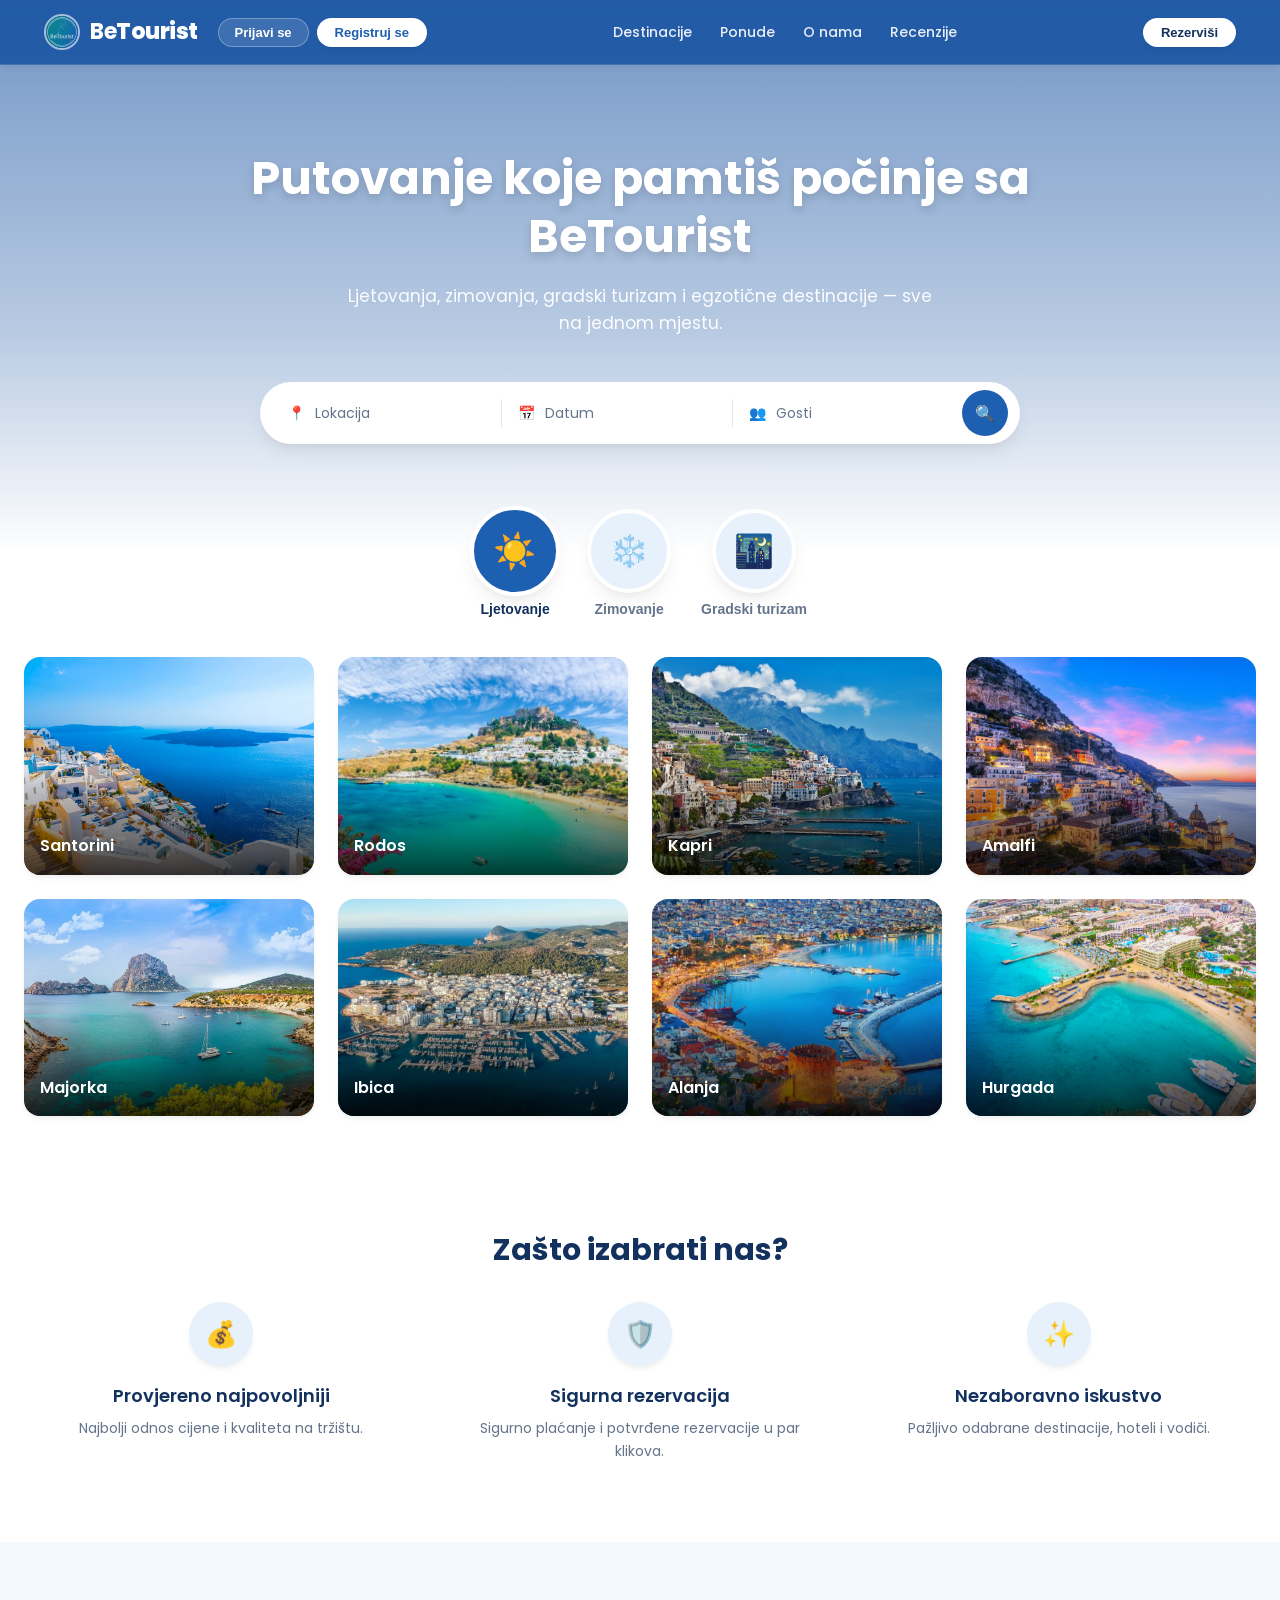
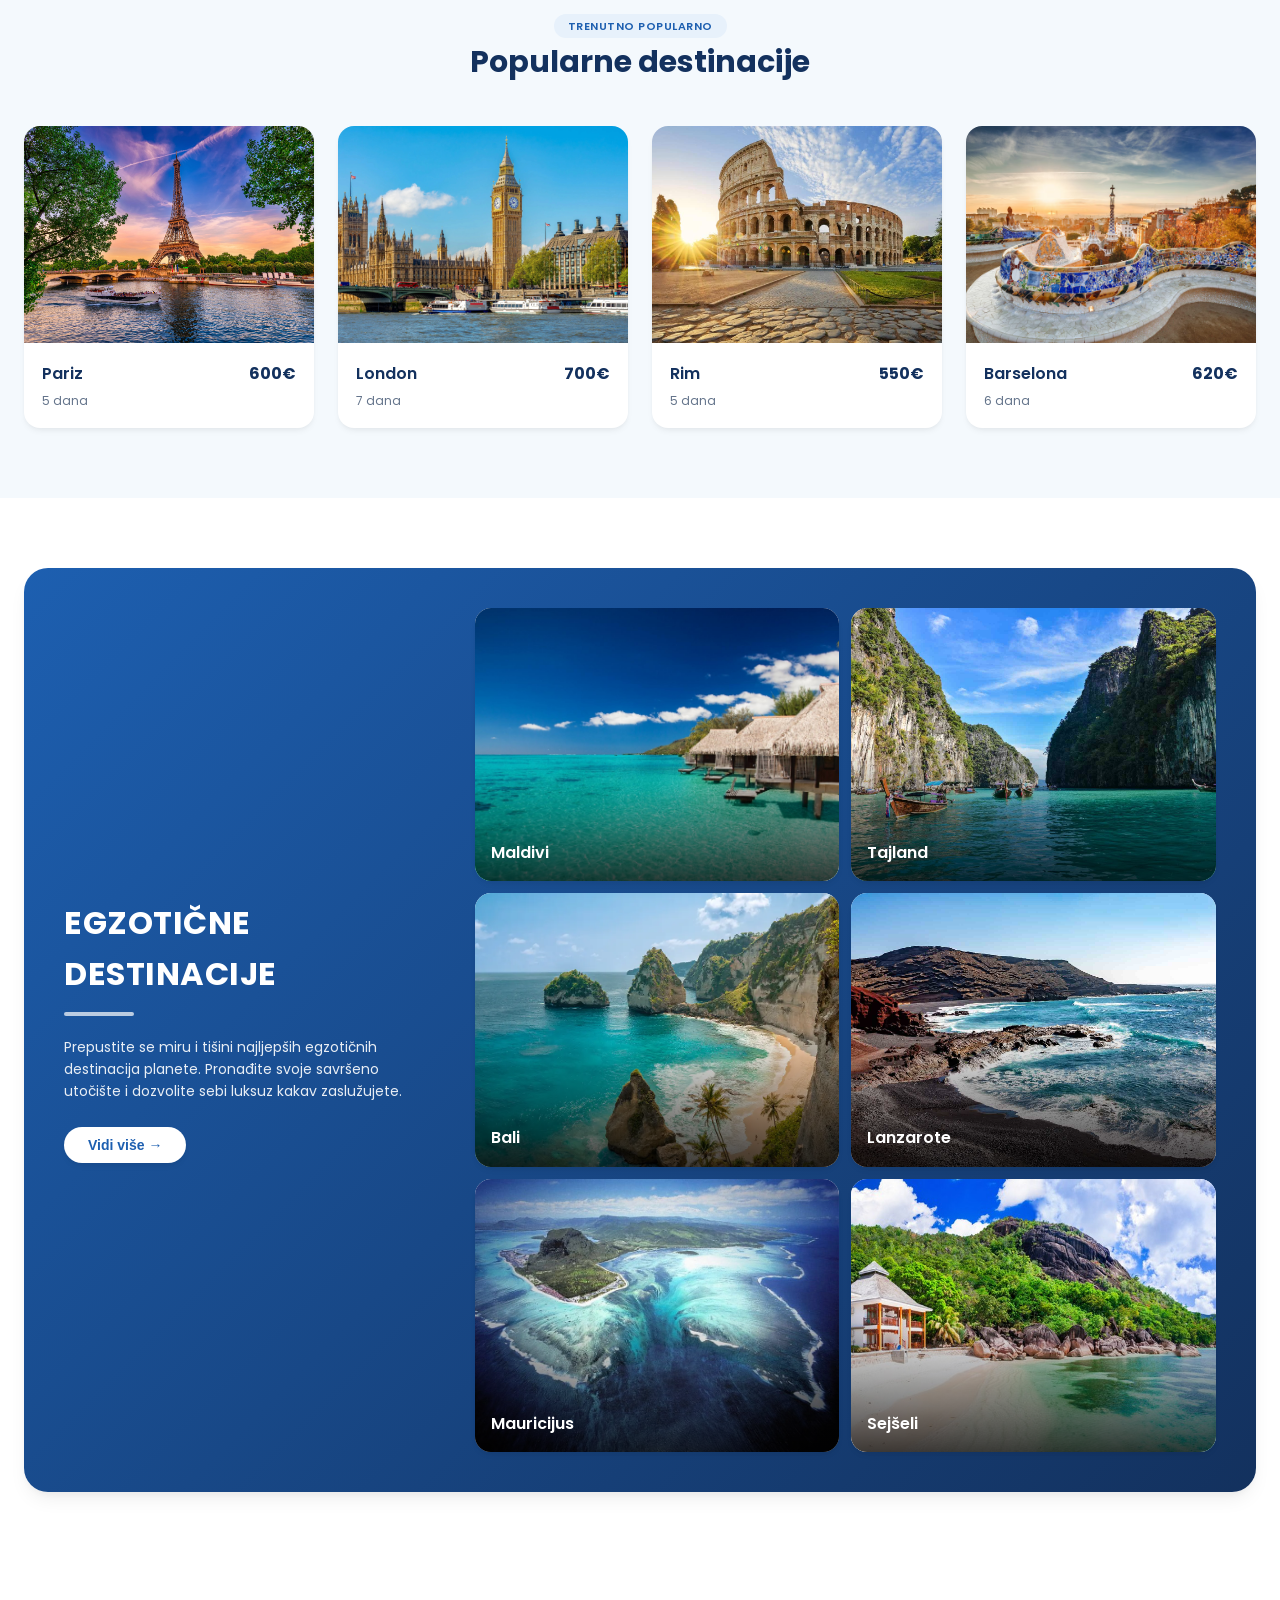
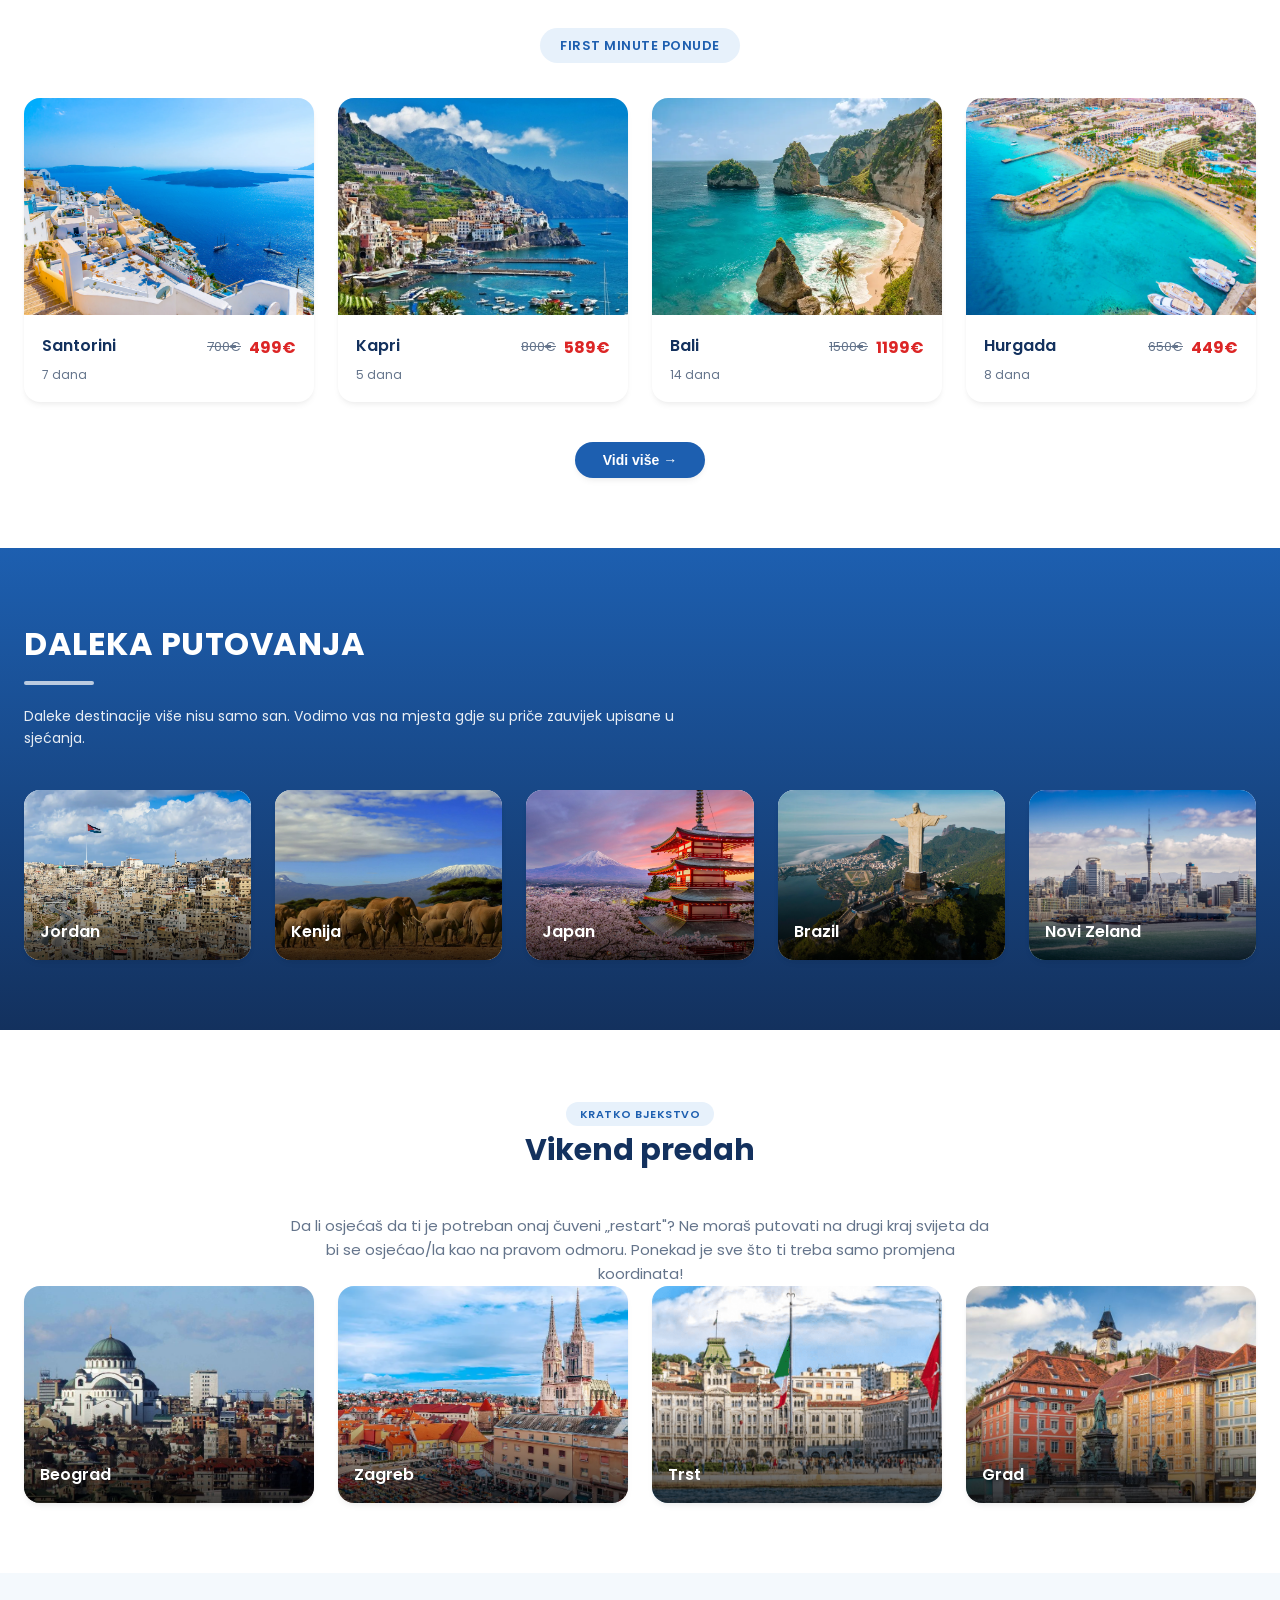
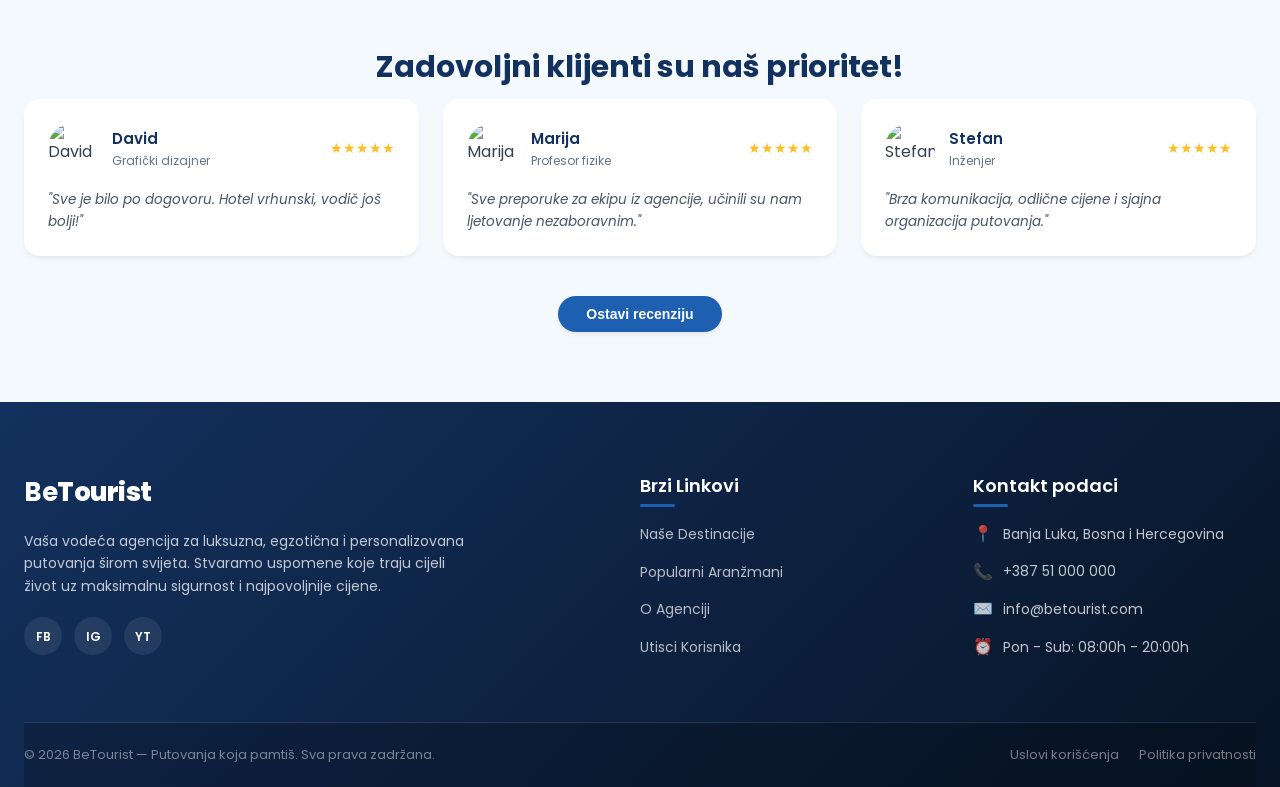
==== commit d72aaa80: "Update index.html" ====
--- a/index.html
+++ b/index.html
@@ -122,7 +122,7 @@
                 <span class="cat-badge-label">Zimovanje</span>
             </button>
             <button onclick="setCat('grad')" class="cat-tab-item" data-cat="grad" id="cat-btn-grad">
-                <span class="cat-badge-avatar">🏙️</span>
+                <span class="cat-badge-avatar">🌃</span>
                 <span class="cat-badge-label">Gradski turizam</span>
             </button>
         </div>
